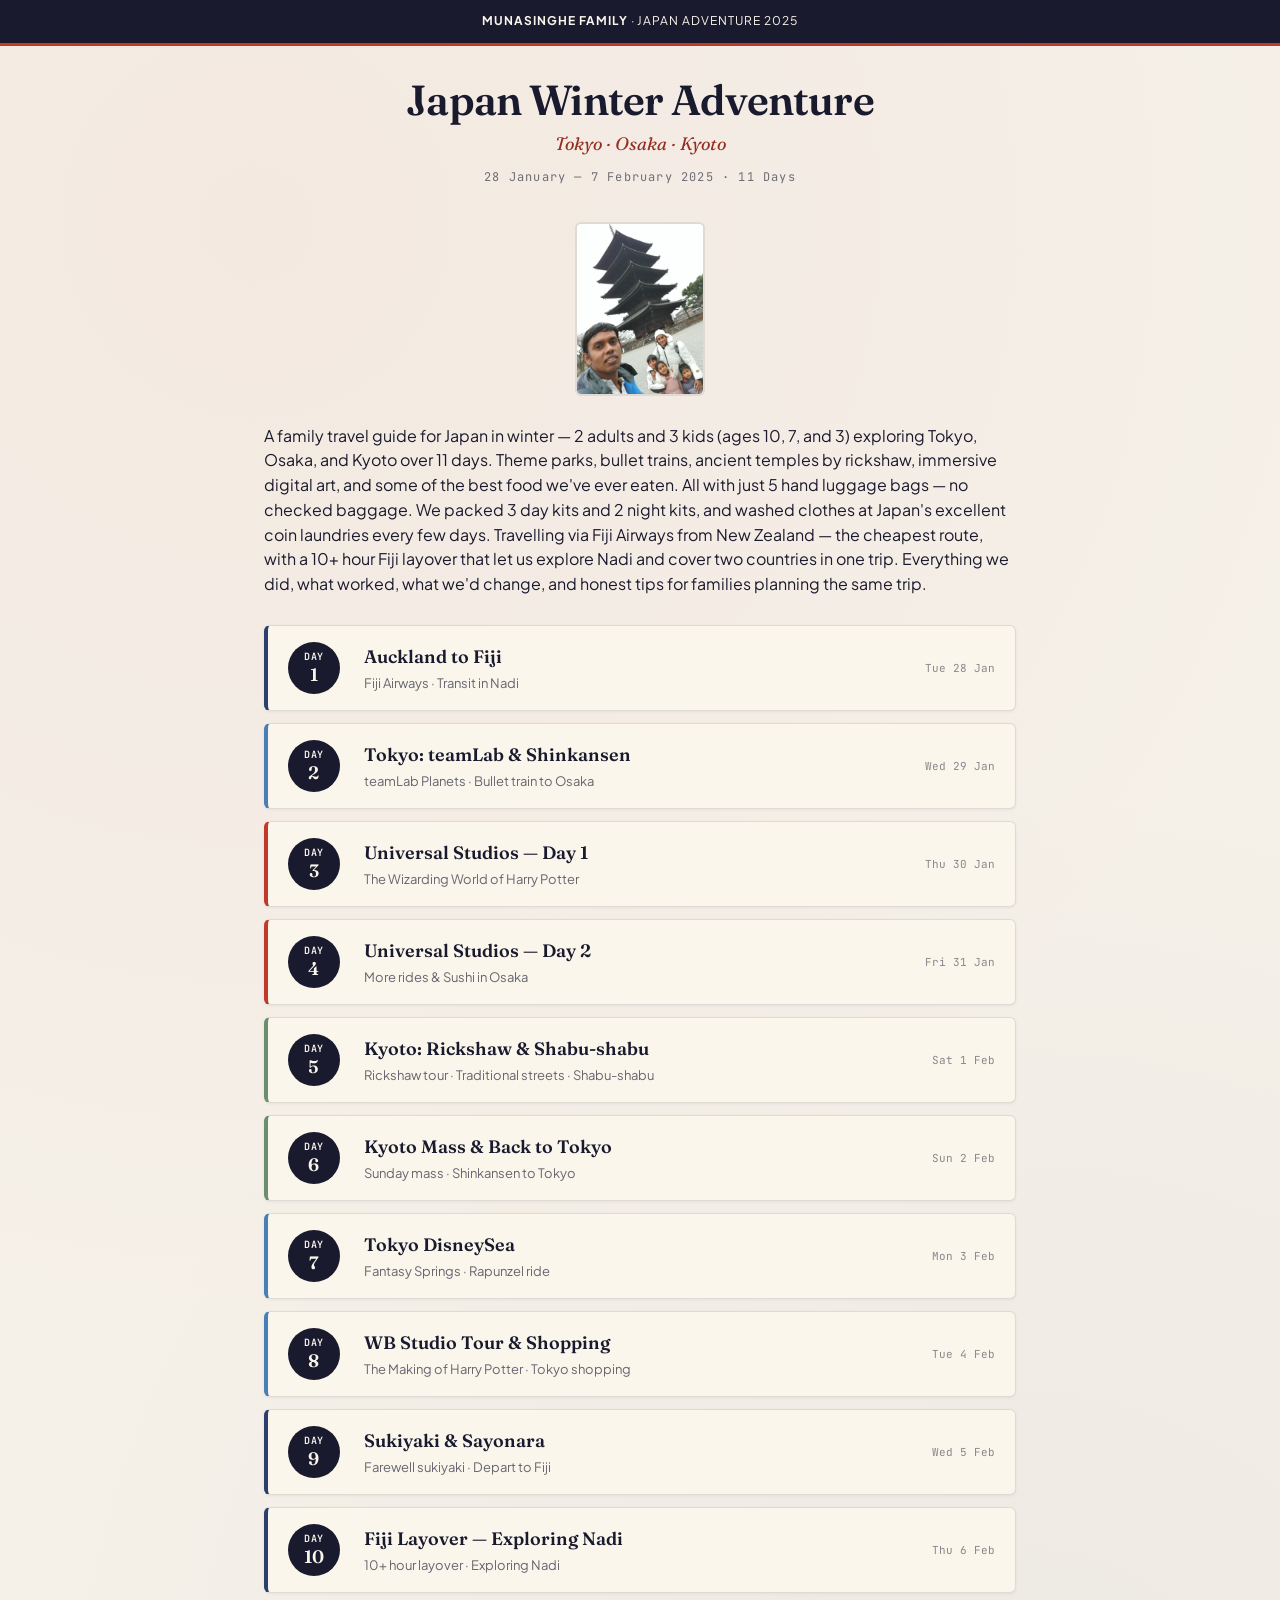
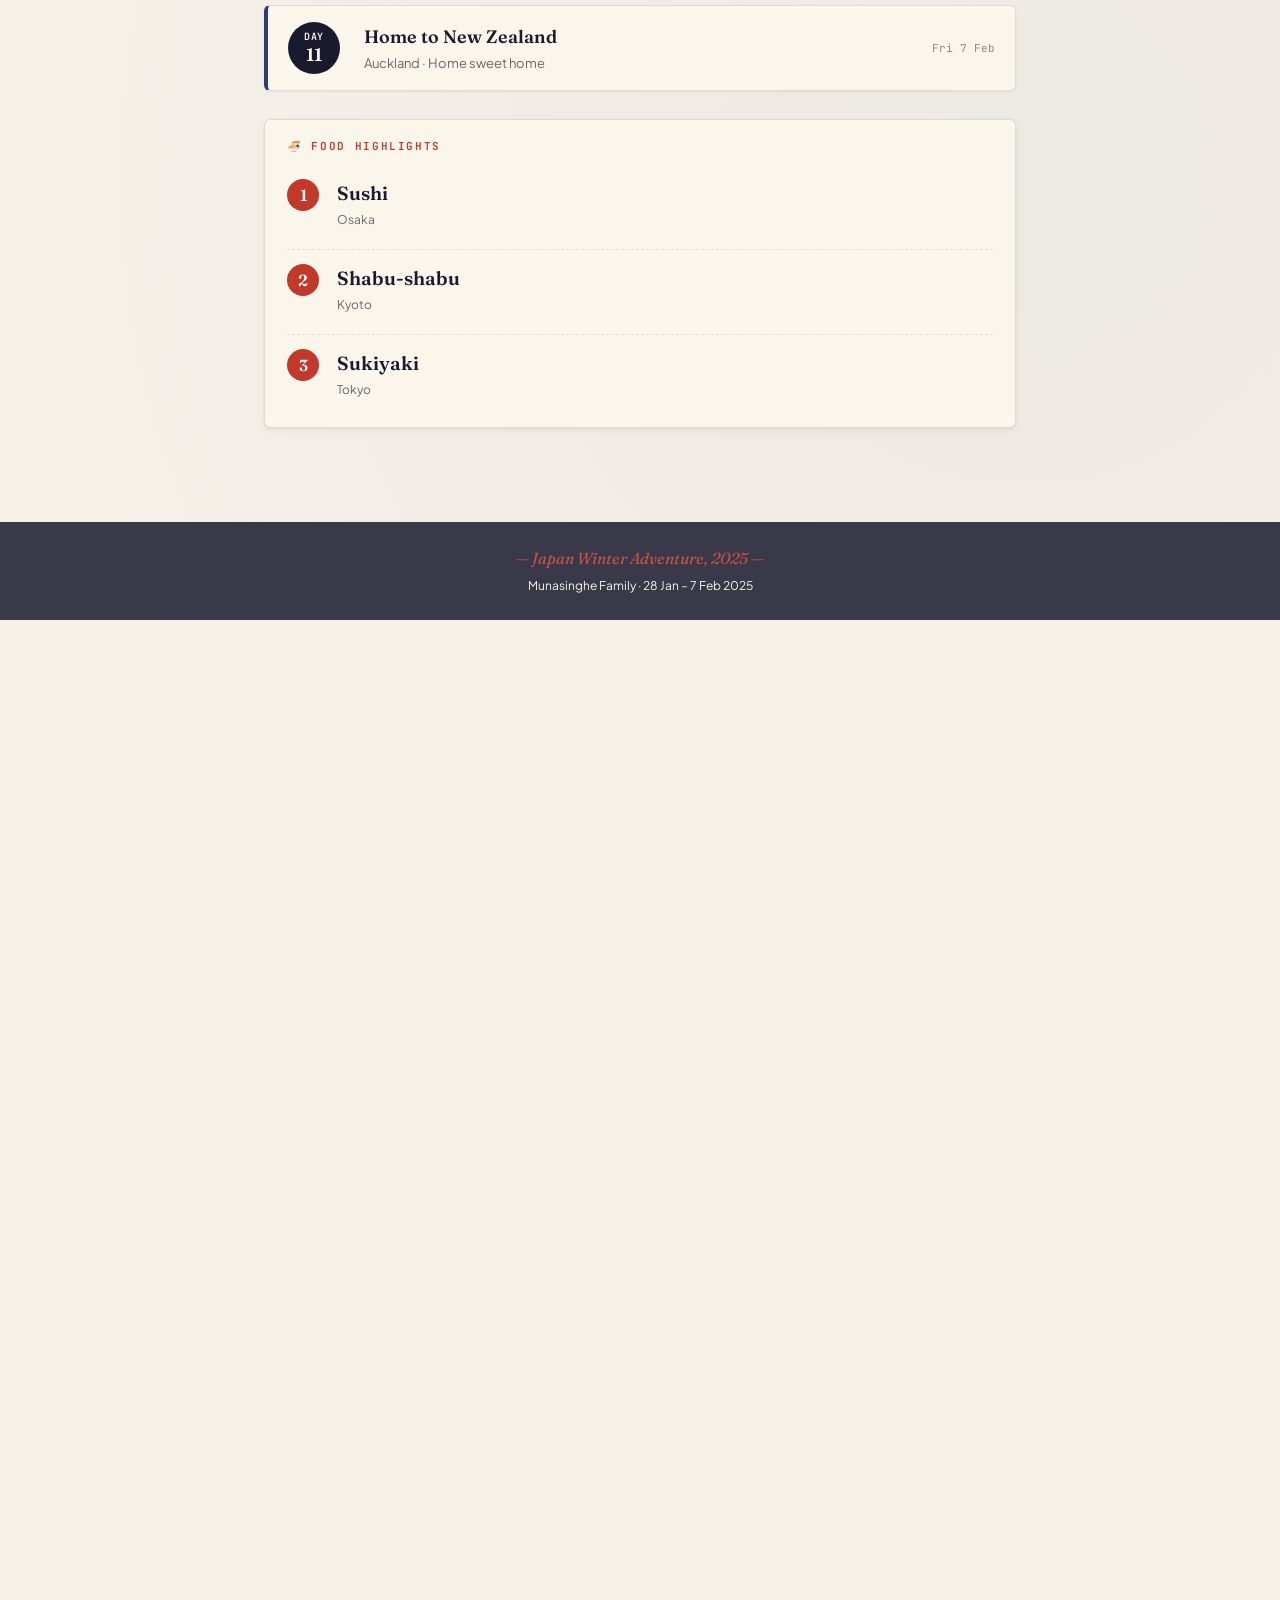
==== index.html @ 644a6865 "Add root index.html to redirect to Japan trip Co-Authored-By: Claude Opus 4.6 <noreply@anthropic.com" ====
<!DOCTYPE html>
<html lang="en">
<head>
<meta charset="UTF-8">
<meta name="viewport" content="width=device-width, initial-scale=1.0">
<meta http-equiv="refresh" content="0; url=Japan/">
<title>Avinoshi Trips</title>
</head>
<body>
<p>Redirecting to <a href="Japan/">Japan Trip</a>...</p>
</body>
</html>
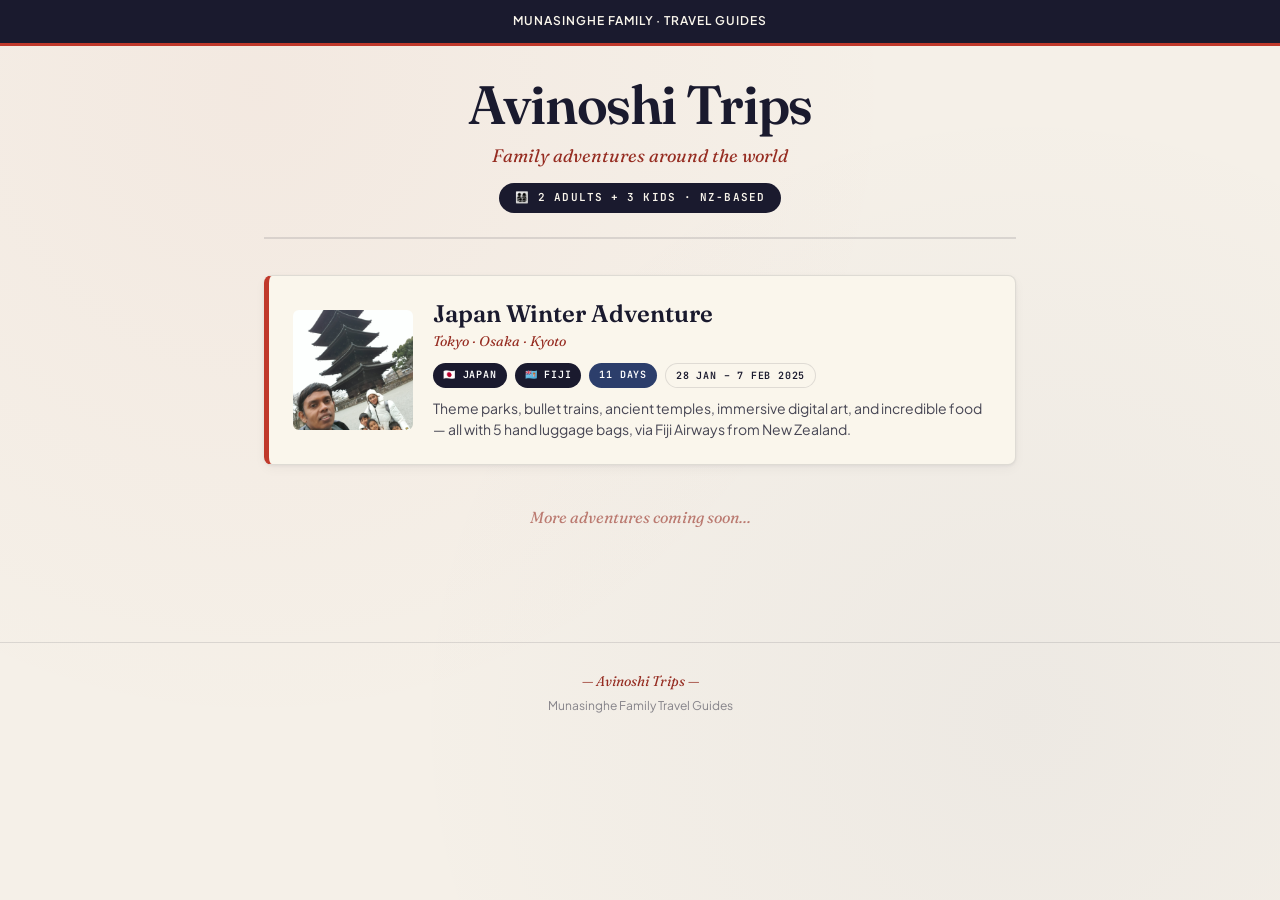
==== commit ddc998fe: "Add landing page with trip directory Root index page with family branding and trip cards that link t" ====
--- a/index.html
+++ b/index.html
@@ -3,10 +3,166 @@
 <head>
 <meta charset="UTF-8">
 <meta name="viewport" content="width=device-width, initial-scale=1.0">
-<meta http-equiv="refresh" content="0; url=Japan/">
-<title>Avinoshi Trips</title>
+<title>Avinoshi Trips — Family Travel Guides</title>
+<link href="https://fonts.googleapis.com/css2?family=Fraunces:ital,wght@0,600;1,500&family=Plus+Jakarta+Sans:wght@400;600;700&family=JetBrains+Mono:wght@400;600&display=swap" rel="stylesheet">
+<style>
+:root {
+  --ink: #1a1a2e;
+  --parchment: #f5f0e8;
+  --cream: #faf6ec;
+  --vermillion: #c0392b;
+  --vermillion-deep: #962d22;
+  --gold: #c89b3c;
+  --indigo: #2c3e6b;
+  --sakura: #e8a0b4;
+  --line: rgba(26,26,46,0.12);
+}
+
+* { margin: 0; padding: 0; box-sizing: border-box; }
+
+body {
+  font-family: 'Plus Jakarta Sans', -apple-system, sans-serif;
+  background: var(--parchment); color: var(--ink); line-height: 1.55;
+  background-image:
+    radial-gradient(circle at 20% 10%, rgba(192,57,43,0.04), transparent 50%),
+    radial-gradient(circle at 80% 80%, rgba(44,62,107,0.04), transparent 50%);
+  min-height: 100vh;
+}
+
+.topbar {
+  background: var(--ink); color: var(--cream);
+  padding: 12px 24px; text-align: center;
+  font-size: 12px; letter-spacing: 0.08em; text-transform: uppercase;
+  border-bottom: 3px solid var(--vermillion);
+  font-weight: 600;
+}
+
+.container { max-width: 800px; margin: 0 auto; padding: 32px 24px; }
+
+.site-header { text-align: center; margin-bottom: 36px; padding-bottom: 24px; border-bottom: 2px solid var(--line); }
+.site-header h1 {
+  font-family: 'Fraunces', serif; font-weight: 600;
+  font-size: clamp(36px, 6vw, 54px); letter-spacing: -0.025em;
+  line-height: 1.0; color: var(--ink); margin-bottom: 10px;
+}
+.site-header .tagline {
+  font-family: 'Fraunces', serif; font-style: italic;
+  font-size: 18px; color: var(--vermillion-deep);
+}
+.family-badge {
+  display: inline-flex; align-items: center; gap: 6px;
+  font-family: 'JetBrains Mono', monospace; font-size: 11px;
+  letter-spacing: 0.1em; text-transform: uppercase;
+  background: var(--ink); color: var(--cream);
+  padding: 6px 16px; border-radius: 100px; margin-top: 14px;
+  font-weight: 600;
+}
+
+/* Trip cards */
+.trip-grid { display: flex; flex-direction: column; gap: 20px; }
+
+.trip-card {
+  display: grid; grid-template-columns: auto 1fr;
+  gap: 20px; align-items: center;
+  background: var(--cream); border: 1px solid var(--line); border-radius: 8px;
+  padding: 24px; text-decoration: none; color: var(--ink);
+  box-shadow: 0 1px 3px rgba(26,26,46,0.06), 0 4px 12px rgba(26,26,46,0.04);
+  transition: transform 0.15s ease, box-shadow 0.15s ease;
+  border-left: 5px solid var(--vermillion);
+}
+.trip-card:hover {
+  transform: translateY(-2px);
+  box-shadow: 0 4px 8px rgba(26,26,46,0.1), 0 8px 24px rgba(26,26,46,0.08);
+}
+
+.trip-thumb {
+  width: 120px; height: 120px; border-radius: 6px; overflow: hidden;
+  flex-shrink: 0; background: var(--line);
+}
+.trip-thumb img { width: 100%; height: 100%; object-fit: cover; display: block; }
+
+.trip-info h2 {
+  font-family: 'Fraunces', serif; font-weight: 600;
+  font-size: 24px; line-height: 1.15; margin-bottom: 4px;
+}
+.trip-subtitle {
+  font-family: 'Fraunces', serif; font-style: italic;
+  font-size: 14px; color: var(--vermillion-deep); margin-bottom: 10px;
+}
+.trip-meta { display: flex; flex-wrap: wrap; gap: 8px; margin-bottom: 10px; }
+.trip-meta .chip {
+  font-family: 'JetBrains Mono', monospace; font-size: 10px;
+  letter-spacing: 0.08em; text-transform: uppercase;
+  padding: 4px 10px; border-radius: 100px; font-weight: 600;
+}
+.chip.country { background: var(--ink); color: white; }
+.chip.dates { background: var(--cream); border: 1px solid var(--line); color: var(--ink); }
+.chip.duration { background: var(--indigo); color: white; }
+.trip-desc { font-size: 14px; line-height: 1.5; opacity: 0.8; }
+
+.coming-soon {
+  text-align: center; padding: 40px 24px;
+  font-family: 'Fraunces', serif; font-style: italic;
+  color: var(--vermillion-deep); font-size: 16px; opacity: 0.6;
+}
+
+footer {
+  text-align: center; padding: 28px 24px; font-size: 12px;
+  color: rgba(26,26,46,0.5); border-top: 1px solid var(--line);
+  margin-top: 40px;
+}
+footer .mark {
+  font-family: 'Fraunces', serif; font-style: italic;
+  font-size: 14px; margin-bottom: 4px; color: var(--vermillion-deep);
+}
+
+@media (max-width: 600px) {
+  .trip-card { grid-template-columns: 1fr; text-align: center; justify-items: center; }
+  .trip-meta { justify-content: center; }
+}
+</style>
 </head>
 <body>
-<p>Redirecting to <a href="Japan/">Japan Trip</a>...</p>
+
+<div class="topbar">Munasinghe Family · Travel Guides</div>
+
+<div class="container">
+
+  <div class="site-header">
+    <h1>Avinoshi Trips</h1>
+    <div class="tagline">Family adventures around the world</div>
+    <div class="family-badge">👨‍👩‍👧‍👦 2 Adults + 3 Kids · NZ-Based</div>
+  </div>
+
+  <div class="trip-grid">
+
+    <a href="Japan/" class="trip-card">
+      <div class="trip-thumb">
+        <img src="Japan/images/japan-family-hero.jpg" alt="Japan family photo">
+      </div>
+      <div class="trip-info">
+        <h2>Japan Winter Adventure</h2>
+        <div class="trip-subtitle">Tokyo · Osaka · Kyoto</div>
+        <div class="trip-meta">
+          <span class="chip country">🇯🇵 Japan</span>
+          <span class="chip country">🇫🇯 Fiji</span>
+          <span class="chip duration">11 Days</span>
+          <span class="chip dates">28 Jan – 7 Feb 2025</span>
+        </div>
+        <div class="trip-desc">Theme parks, bullet trains, ancient temples, immersive digital art, and incredible food — all with 5 hand luggage bags, via Fiji Airways from New Zealand.</div>
+      </div>
+    </a>
+
+  </div>
+
+  <div class="coming-soon">More adventures coming soon...</div>
+
+</div>
+
+<footer>
+  <div class="mark">— Avinoshi Trips —</div>
+  <div>Munasinghe Family Travel Guides</div>
+</footer>
+
 </body>
 </html>
